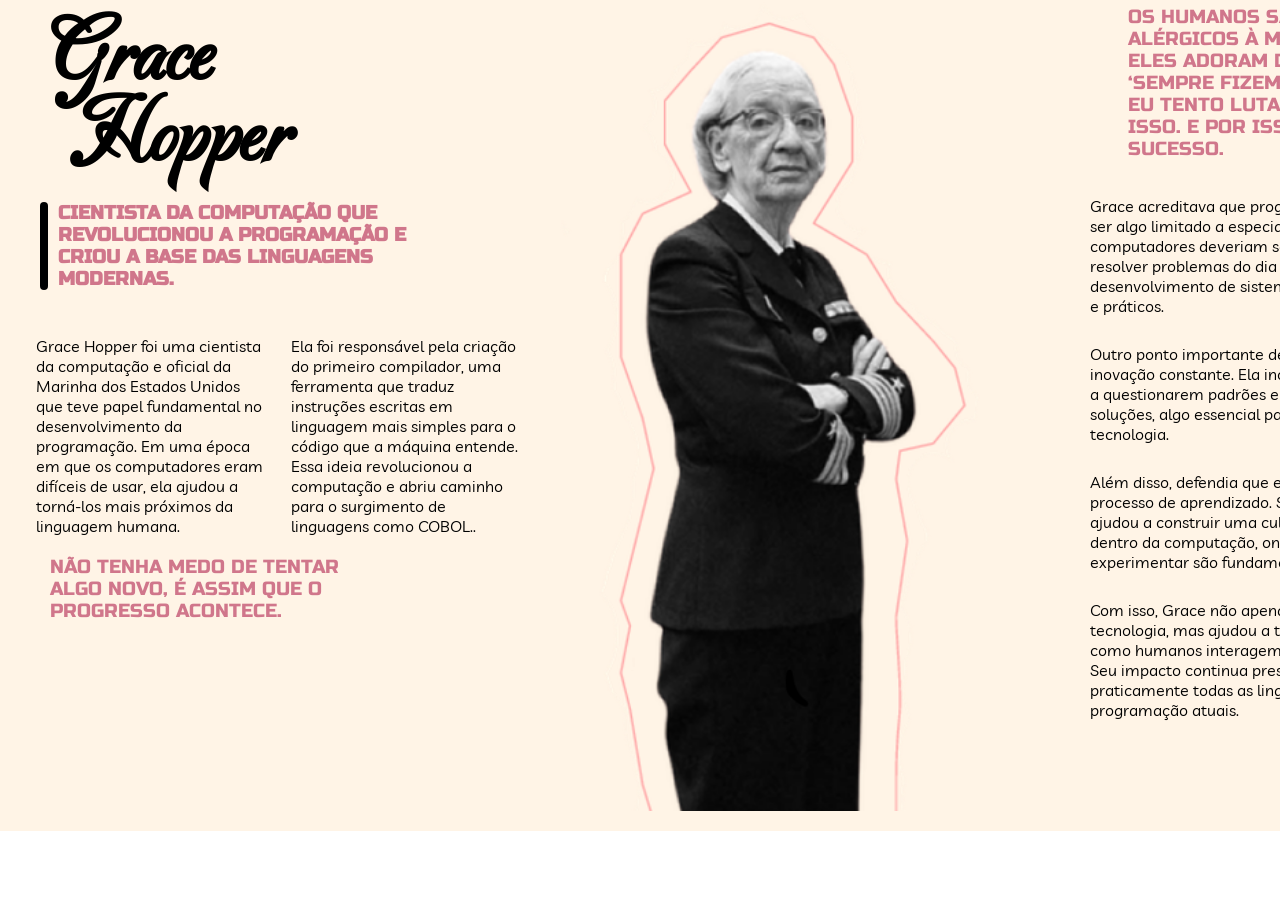
==== graceHopper.html @ 33b6ae45 "o que fizeram" ====
<!DOCTYPE html>
<html lang="pt-br">

<head>
    <meta charset="UTF-8">
    <meta name="viewport" content="width=device-width, initial-scale=1.0">
    <title>MulheresComputação</title>
    <link href="https://fonts.googleapis.com/css2?family=Carattere&display=swap" rel="stylesheet">
    <link href="https://fonts.googleapis.com/css2?family=Livvic:wght@500&display=swap" rel="stylesheet">
    <link href="https://fonts.googleapis.com/css2?family=Russo+One&display=swap" rel="stylesheet">
    <link rel="stylesheet" href="css/graceHopper.css">

</head>

<body>
    <div class="fundo">
        <div class="titulo">
            <h1>
                <span class="linha1">Grace</span>
                <span class="linha2">Hopper</span>
            </h1>
        </div>
        <div class="frase">
            <h3>CIENTISTA DA COMPUTAÇÃO QUE REVOLUCIONOU A PROGRAMAÇÃO E CRIOU A BASE DAS LINGUAGENS MODERNAS.</h3>
        </div>
        <div class="textos">
            <div class="escrita">

                <div>
                    <p>Grace Hopper foi uma cientista da computação e oficial da Marinha dos Estados Unidos que teve
                        papel fundamental no desenvolvimento da programação. Em uma época em que os computadores eram
                        difíceis de usar, ela ajudou a torná-los mais próximos da linguagem humana.</p>
                </div>
                <div>
                    <p>Ela foi responsável pela criação do primeiro compilador, uma ferramenta que traduz instruções
                        escritas em linguagem mais simples para o código que a máquina entende. Essa ideia revolucionou
                        a computação e abriu caminho para o surgimento de linguagens como COBOL..</p>
                </div>
                <h3 class="frases">NÃO TENHA MEDO DE TENTAR ALGO NOVO, É ASSIM QUE O PROGRESSO ACONTECE.</h3>
            </div>
            <div class="foto">
                <img src="img/Design sem nome (5).png" style="width: 440px;" alt="Grace Hopper">
            </div>
            <div class="coluna">

                <h3 class="frases">OS HUMANOS SÃO ALÉRGICOS À MUDANÇA. ELES ADORAM DIZER: ‘SEMPRE FIZEMOS ASSIM’. EU
                    TENTO LUTAR CONTRA ISSO. E POR ISSO TENHO SUCESSO.</h3>
                <p class="textos2">
                    Grace acreditava que programar não deveria ser algo limitado a especialistas. Para ela, computadores
                    deveriam ser úteis para resolver problemas do dia a dia, o que levou ao desenvolvimento de sistemas
                    mais acessíveis e práticos.
                </p>
                <p class="textos2">
                    Outro ponto importante de sua visão era a inovação constante. Ela incentivava as pessoas a
                    questionarem padrões e buscarem novas soluções, algo essencial para o avanço da tecnologia.</p>

                <p class="textos2">Além disso, defendia que erros fazem parte do processo de aprendizado. Sua abordagem
                    ajudou a construir uma cultura mais aberta dentro da computação, onde testar e experimentar são
                    fundamentais.
                </p>
                <p class="textos2">
                    Com isso, Grace não apenas contribuiu para a tecnologia, mas ajudou a transformar a forma como
                    humanos interagem com computadores. Seu impacto continua presente em praticamente todas as
                    linguagens de programação atuais.</p>
            </div>
        </div>
    </div>
    <script src="js/script.js"></script>
</body>

</html>
---- css/graceHopper.css ----
* {
    margin: 0;
    padding: 0;
    box-sizing: border-box;
}

.fundo {
    background-color: #FFF4E6;
    width: 100%;
}

.titulo {
    font-family: 'Carattere';
    font-size: 45px;
    font-weight: 300;
    color: #000;
    gap: -3px;
    line-height: 0.9;
    padding: 20px;
    padding-left: 50px;
}

.linha1 {
    display: block;
}

.linha2 {
    display: block;
    margin-left: 20px;
}

.frases {
    padding-left: 18px;
    margin: 20px;
    color: #D0768B;
    font-family: 'Russo One', sans-serif;
    font-weight: 400;
    min-width: 305px;
    text-transform: uppercase;
}

.frase {
    position: relative;
    padding-left: 18px;
    color: #D0768B;
    font-family: 'Russo One', sans-serif;
    font-weight: 400;
    max-width: 370px;
    text-transform: uppercase;
    margin-left: 40px;
    margin-bottom: 30px;
}

.frase::before {
    content: "";
    position: absolute;
    left: 0;
    top: 0;
    width: 8px;
    height: 100%;
    background: black;
    border-radius: 10px;
}

.escrita {
    display: grid;
    grid-template-columns: 1fr 1fr;
    gap: 10px;
    width: 500px;
}

.escrita div {
    padding: 0 6px;
}

.escrita .frases {
    grid-column: 1 / 3;
    width: 0%;
    margin-top: 10px;
    padding-left: 0;
}

.textos {
    display: grid;
    grid-template-columns: 700px 500px 360px;
    gap: 20px;
    padding: 16px 30px;
    align-items: start;
    font-family: 'Livvic', sans-serif;
    margin-bottom: 12px;
}

.textos2 {
    font-family: 'Livvic', sans-serif;
    min-width: 340px;
    margin-bottom: 12px;
}

.foto {
    align-items: center;
    max-width: 1000px;
    margin-top: -360px;
    margin-left: -200px;
}

.coluna {
    grid-column: 3;
    max-width: 320px;
    display: flex;
    flex-direction: column;
    gap: 16px;
    margin-top: -350px;
     margin-left: -180px;
}
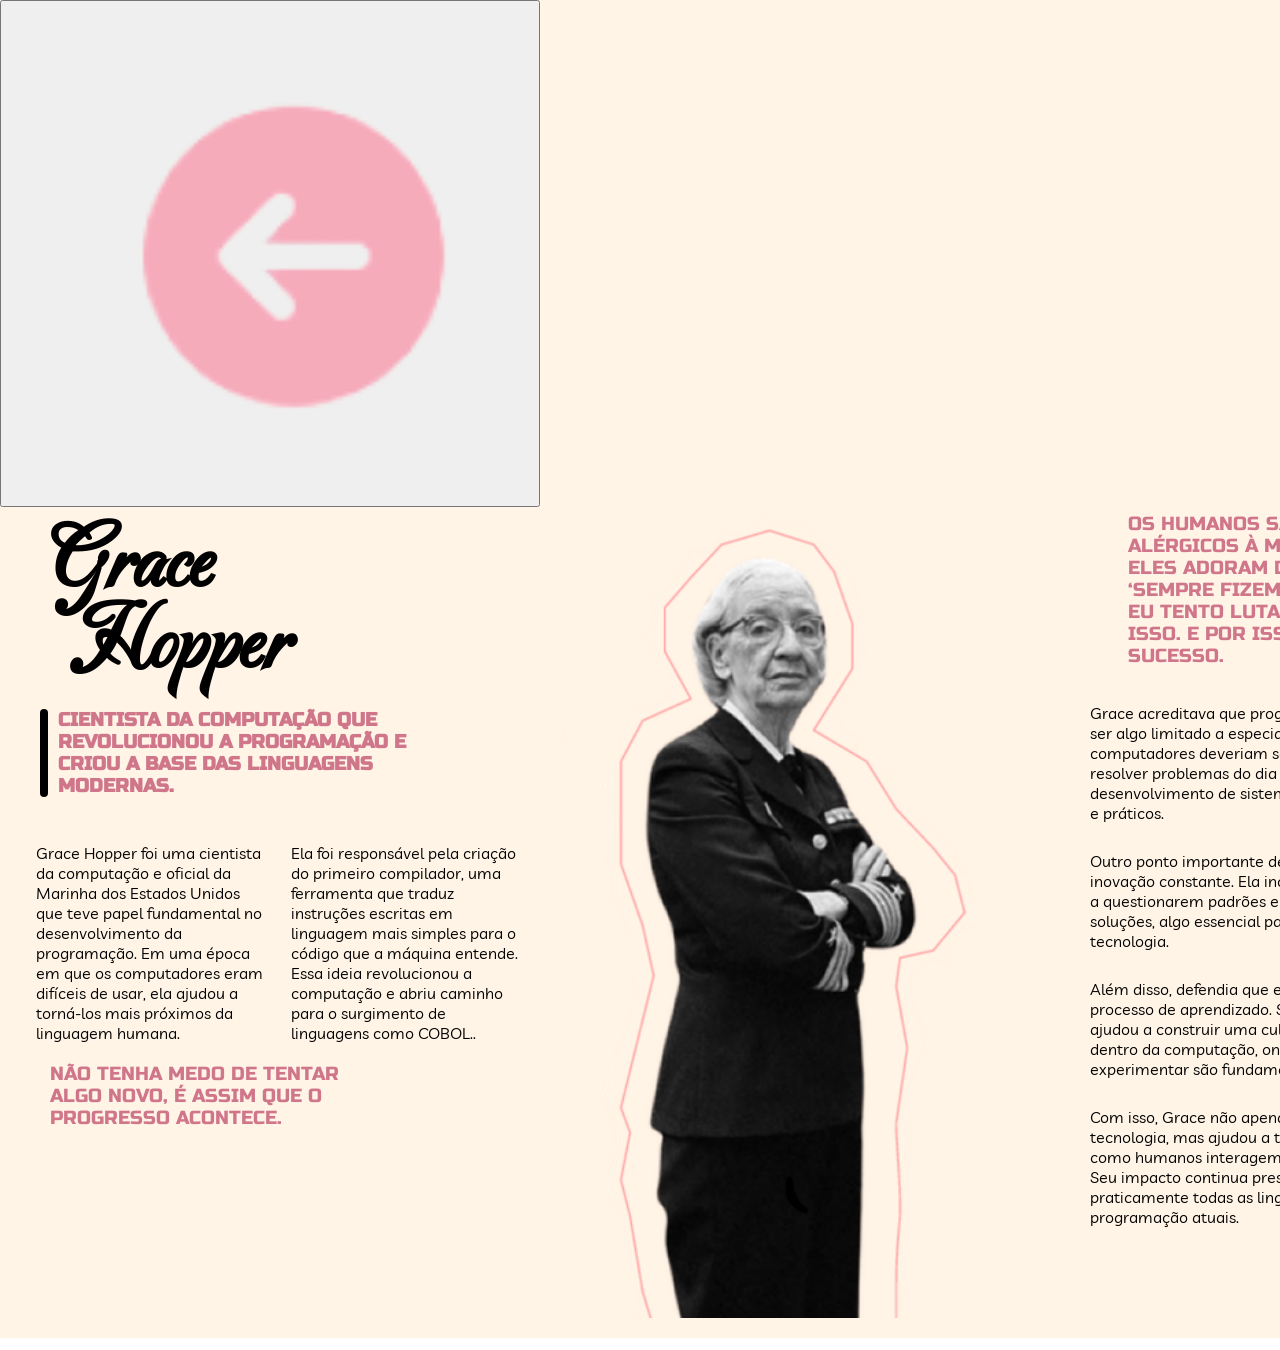
==== commit 8247efed: "o que fizeram" ====
--- a/graceHopper.html
+++ b/graceHopper.html
@@ -14,6 +14,9 @@
 
 <body>
     <div class="fundo">
+         <div class="voltar">
+            <button><img src="img/Design sem nome (11).png" alt=""></button>
+        </div>
         <div class="titulo">
             <h1>
                 <span class="linha1">Grace</span>
